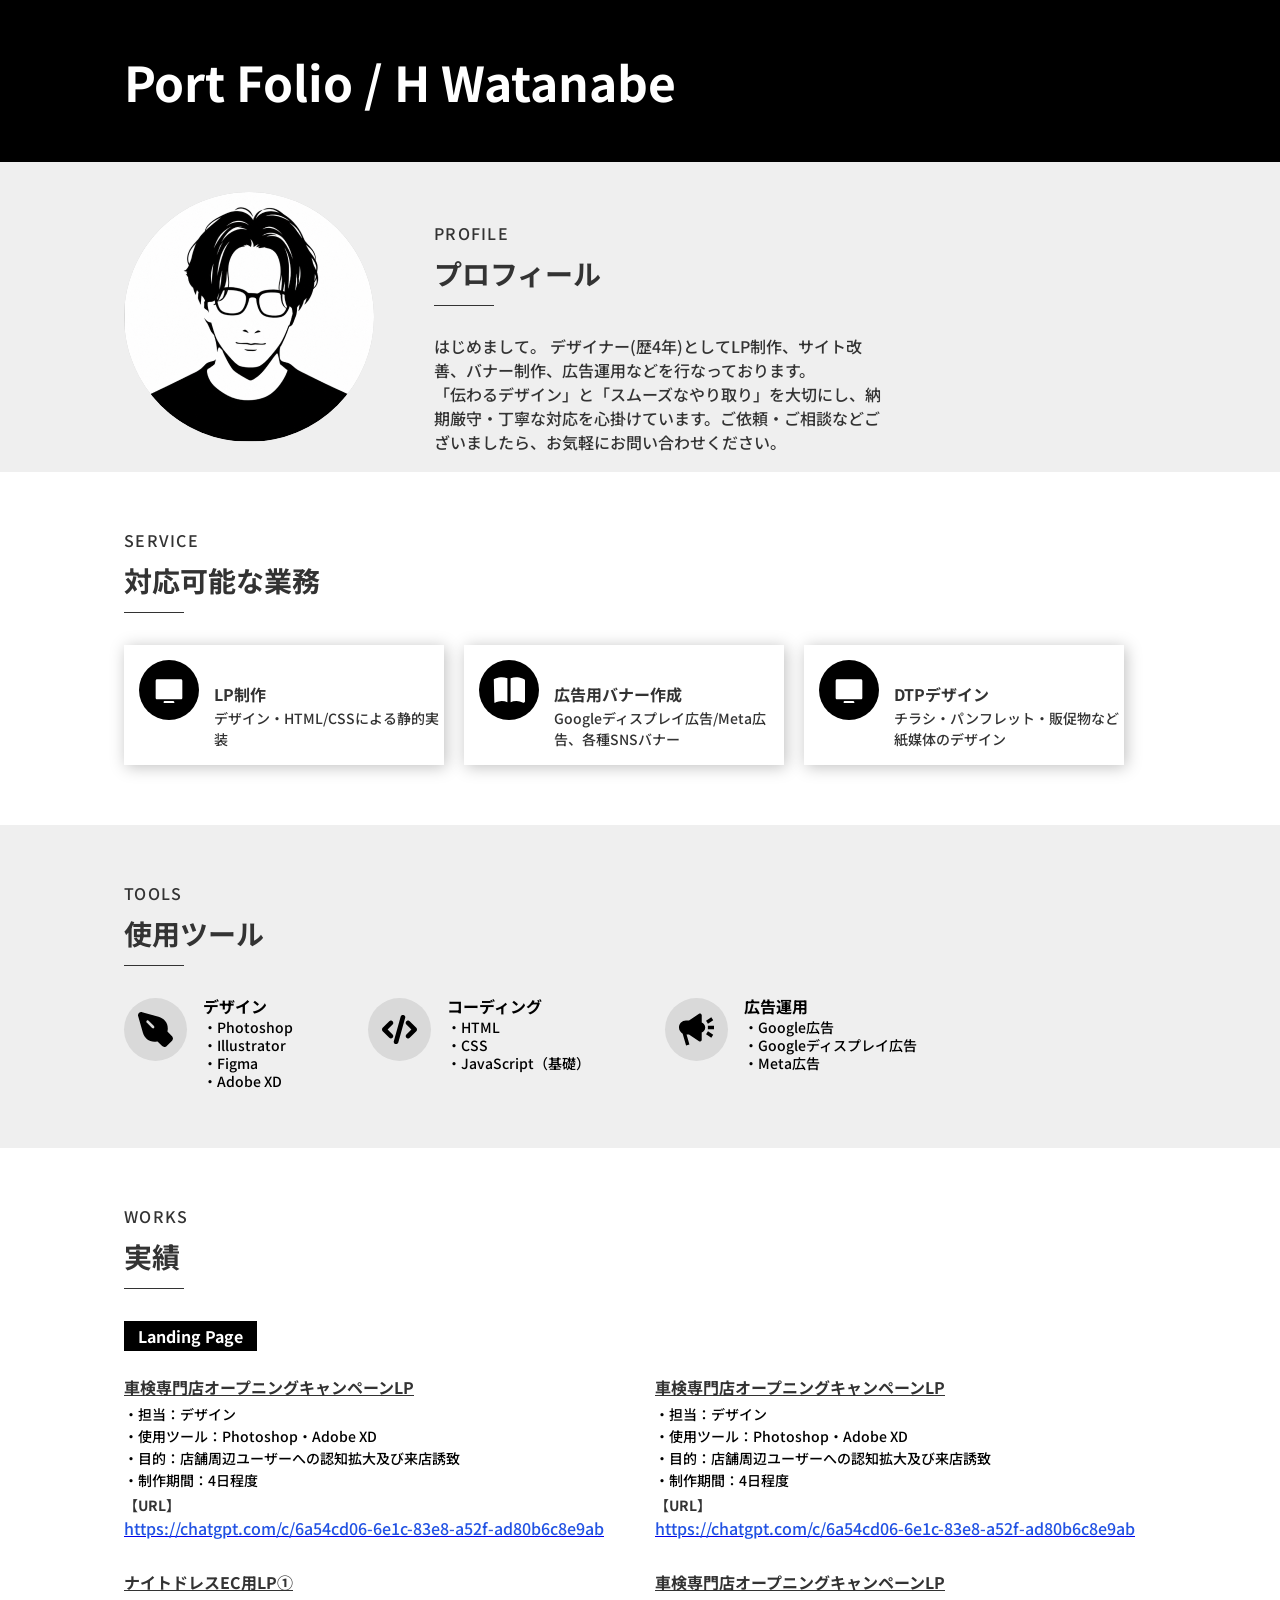
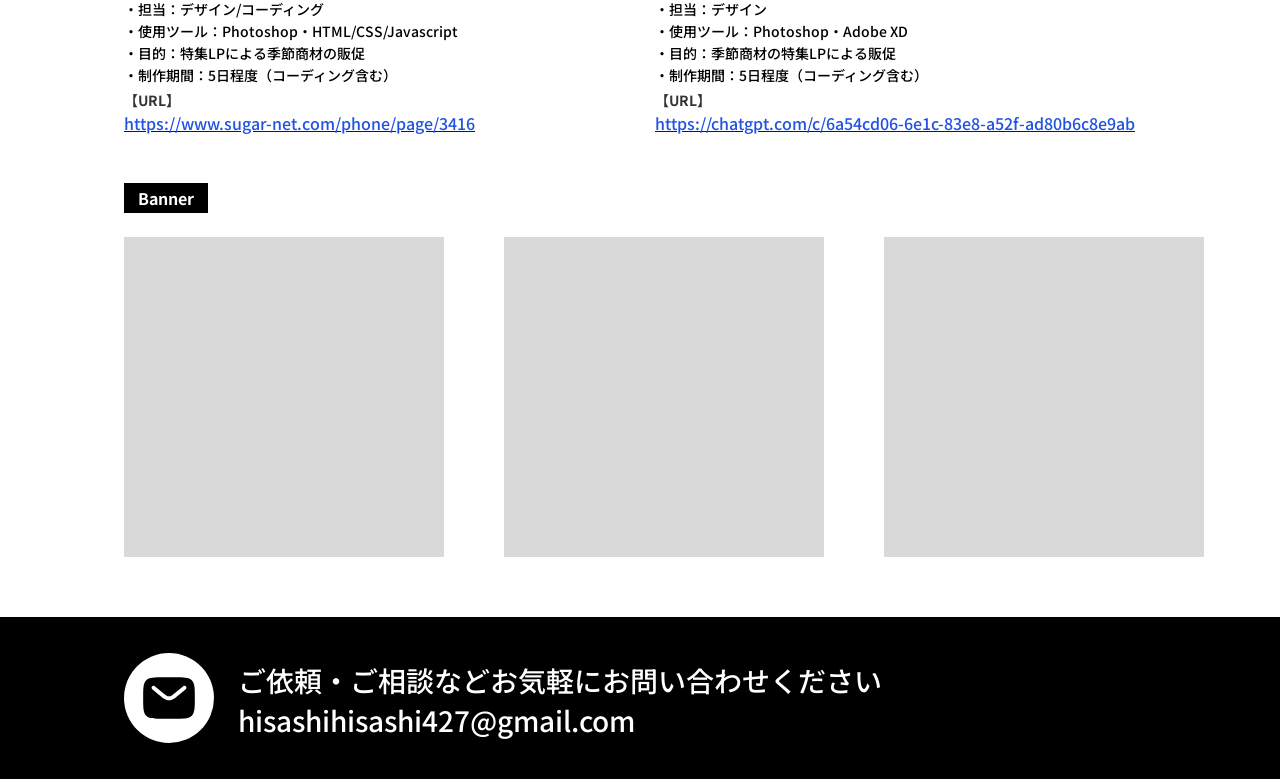
==== index.html @ ae62bc17 "second" ====
<!DOCTYPE html>
<html lang="ja">
<head>
  <meta charset="UTF-8" />
  <meta name="viewport" content="width=device-width, initial-scale=1.0" />
  <title>Port Folio</title>
  <link rel="preconnect" href="https://fonts.googleapis.com" />
  <link rel="preconnect" href="https://fonts.gstatic.com" crossorigin />
  <link href="https://fonts.googleapis.com/css2?family=Noto+Sans+JP:wght@400;500;700&display=swap" rel="stylesheet" />
  <link rel="stylesheet" href="style.css" />
</head>
<body>

  <!-- HEADER -->
  <header class="site-header">
    <div class="inner"><h1>Port Folio / H Watanabe</h1></div>
  </header>

  <!-- PROFILE -->
  <section class="profile-section">
    <div class="inner">
      <!-- SP -->
      <div class="profile-sp">
        <div class="section-heading">
          <p class="en">PROFILE</p>
          <p class="ja">プロフィール</p>
          <div class="bar"></div>
        </div>
        <div class="profile-body-sp">
          <img src="imges/icon.png" alt="">
          <p class="profile-text">はじめまして。 デザイナー(歴4年)としてLP制作、サイト改善、バナー制作、広告運用などを行なっております。「伝わるデザイン」と「スムーズなやり取り」を大切にし、納期厳守・丁寧な対応を心掛けています。ご依頼・ご相談などございましたら、お気軽にお問い合わせください。</p>
        </div>
      </div>
      <!-- PC -->
      <div class="profile-pc">
        <img src="imges/icon.png" alt="">
        <div class="profile-content">
          <div class="section-heading">
            <p class="en">PROFILE</p>
            <p class="ja">プロフィール</p>
            <div class="bar"></div>
          </div>
          <p class="profile-text">はじめまして。 デザイナー(歴4年)としてLP制作、サイト改善、バナー制作、広告運用などを行なっております。<br>「伝わるデザイン」と「スムーズなやり取り」を大切にし、納期厳守・丁寧な対応を心掛けています。ご依頼・ご相談などございましたら、お気軽にお問い合わせください。</p>
        </div>
      </div>
    </div>
  </section>

  <!-- SERVICE -->
  <section class="service-section">
    <div class="inner">
      <div class="section-heading">
        <p class="en">SERVICE</p>
        <p class="ja">対応可能な業務</p>
        <div class="bar"></div>
      </div>
      <div class="service-cards">

        <div class="service-card">
          <div class="service-card__icon">
            <svg viewBox="0 0 45 45" fill="none">
              <path clip-rule="evenodd" fill-rule="evenodd" fill="white" d="M3.75 9.375C3.75 8.87772 3.94754 8.40081 4.29917 8.04918C4.65081 7.69754 5.12772 7.5 5.625 7.5H39.375C39.8723 7.5 40.3492 7.69754 40.7008 8.04918C41.0525 8.40081 41.25 8.87772 41.25 9.375V33.75C41.25 34.2473 41.0525 34.7242 40.7008 35.0758C40.3492 35.4275 39.8723 35.625 39.375 35.625H5.625C5.12772 35.625 4.65081 35.4275 4.29917 35.0758C3.94754 34.7242 3.75 34.2473 3.75 33.75V9.375ZM15 39.4688C15 38.6925 15.645 38.0625 16.4119 38.0625H28.5881C29.1404 38.0606 29.5981 38.5156 29.5981 39.0681C29.5981 39.0681 30 39.2836 30 39.4688V40.875H15V39.4688Z"/>
            </svg>
          </div>
          <div class="service-card__body">
            <p class="service-card__title">LP制作</p>
            <p class="service-card__desc">デザイン・HTML/CSSによる静的実装</p>
          </div>
        </div>

        <div class="service-card">
          <div class="service-card__icon">
            <svg viewBox="0 0 45 36" fill="none">
              <path fill="white" d="M43.875 2.9771C44.178 3.14983 44.4361 3.38996 44.6286 3.6784C44.8212 3.96684 44.943 4.29564 44.9843 4.63868L45 4.9008V33.7786C45 34.1686 44.896 34.5516 44.6985 34.8893C44.5011 35.227 44.217 35.5074 43.875 35.7024C43.5329 35.8973 43.1449 35.9999 42.75 35.9999C42.355 35.9999 41.967 35.8973 41.625 35.7023C39.0756 34.249 36.2041 33.4351 33.262 33.3321C30.32 33.2291 27.3973 33.84 24.75 35.1115V1.40437C27.8581 0.258158 31.1845 -0.195236 34.4909 0.0766626C37.7973 0.348561 41.0018 1.33902 43.875 2.9771ZM20.25 1.40659L20.2523 35.1137C17.7093 33.8915 14.9104 33.2781 12.0825 33.3233C9.25465 33.3684 6.47733 34.0708 3.97575 35.3736L3.24 35.7734L3.00825 35.8712L2.898 35.9067L2.6505 35.9645L2.25 36H2.1555L1.908 35.9733L1.125 2.9771C3.99835 1.33938 7.20301 0.34931 10.5094 0.0777959C13.8158 -0.193719 17.1421 0.260047 20.25 1.40659Z"/>
            </svg>
          </div>
          <div class="service-card__body">
            <p class="service-card__title">広告用バナー作成</p>
            <p class="service-card__desc">Googleディスプレイ広告/Meta広告、各種SNSバナー</p>
          </div>
        </div>

        <div class="service-card">
          <div class="service-card__icon">
            <svg viewBox="0 0 45 45" fill="none">
              <path clip-rule="evenodd" fill-rule="evenodd" fill="white" d="M3.75 9.375C3.75 8.87772 3.94754 8.40081 4.29917 8.04918C4.65081 7.69754 5.12772 7.5 5.625 7.5H39.375C39.8723 7.5 40.3492 7.69754 40.7008 8.04918C41.0525 8.40081 41.25 8.87772 41.25 9.375V33.75C41.25 34.2473 41.0525 34.7242 40.7008 35.0758C40.3492 35.4275 39.8723 35.625 39.375 35.625H5.625C5.12772 35.625 4.65081 35.4275 4.29917 35.0758C3.94754 34.7242 3.75 34.2473 3.75 33.75V9.375ZM15 39.4688C15 38.6925 15.645 38.0625 16.4119 38.0625H28.5881C29.1404 38.0606 29.5981 38.5156 29.5981 39.0681C29.5981 39.0681 30 39.2836 30 39.4688V40.875H15V39.4688Z"/>
            </svg>
          </div>
          <div class="service-card__body">
            <p class="service-card__title">DTPデザイン</p>
            <p class="service-card__desc">チラシ・パンフレット・販促物など紙媒体のデザイン</p>
          </div>
        </div>

      </div>
    </div>
  </section>

  <!-- TOOLS -->
  <section class="tools-section">
    <div class="inner">
      <div class="section-heading">
        <p class="en">TOOLS</p>
        <p class="ja">使用ツール</p>
        <div class="bar"></div>
      </div>
      <div class="tool-cards">

        <div class="tool-card">
          <div class="tool-card__icon">
            <svg viewBox="0 0 36.566 36.5642" fill="none">
              <path fill="black" d="M0.133965 4.3078C-0.593535 1.75967 1.76146 -0.593454 4.30959 0.134046L21.479 5.03905C27.0965 6.64405 31.124 11.1722 31.124 17.1984C31.124 18.1172 31.0152 19.0172 30.8165 19.8928C30.7377 20.2397 30.839 20.504 30.9721 20.6372L35.5771 25.2422C36.1393 25.9277 36.309 26.3372 36.566 27.629C36.309 28.9209 35.8906 29.7025 35.5771 30.0159L30.0177 35.5753C29.7043 35.8888 29.3322 36.1375 28.9226 36.3072C28.5131 36.4769 28.0741 36.5642 27.6308 36.5642C26.339 36.3072 25.9295 36.1375 25.244 35.5753L20.6315 30.9628C20.5002 30.8297 20.234 30.7284 19.8871 30.809C19.0061 31.0144 18.1048 31.1194 17.2002 31.1222C11.174 31.1222 6.64396 27.0947 5.04084 21.4772L0.133965 4.3078ZM9.09646 9.0928C8.68426 9.90274 8.68426 10.0875 8.68426 10.0875C8.68426 10.2722 8.72067 10.4552 8.79139 10.6258C8.86212 10.7965 8.96579 10.9516 9.09646 11.0822L14.7308 16.7184C15.3511 17.1166 15.7198 17.1136 16.0885 17.1106C16.4413 16.9628 16.7022 16.7022 16.963 16.4416C17.1144 15.7203 16.9763 14.9963 16.7202 14.7309L11.084 9.09092C10.4629 8.67966 10.0902 8.67966 9.71756 8.67966C9.36014 8.82945 9.09646 9.0928 9.09646 9.0928Z"/>
            </svg>
          </div>
          <div class="tool-card__body">
            <p class="tool-card__title">デザイン</p>
            <p class="tool-card__item">・Photoshop</p>
            <p class="tool-card__item">・Illustrator</p>
            <p class="tool-card__item">・Figma</p>
            <p class="tool-card__item">・Adobe XD</p>
          </div>
        </div>

        <div class="tool-card">
          <div class="tool-card__icon">
            <svg viewBox="0 0 42.1572 35.2296" fill="none" xmlns="http://www.w3.org/2000/svg">
  <path fill="black" d="M25.9907 0.106716C26.3465 0.20629 26.6793 0.375026 26.97 0.603279C27.2606 0.831533 27.5034 1.11483 27.6845 1.43697C27.8656 1.75912 27.9814 2.11379 28.0254 2.48073C28.0693 2.84767 28.0405 3.21967 27.9407 3.57547L19.6325 33.1761C19.4311 33.8944 18.9526 34.5033 18.3023 34.8688C17.6519 35.2343 16.883 35.3266 16.1647 35.1252C15.4464 34.9238 14.8375 34.4453 14.472 33.7949C14.1065 33.1446 14.0143 32.3757 14.2157 31.6573L22.5238 2.05297C22.6235 1.69724 22.7924 1.36467 23.0208 1.07423C23.2491 0.78379 23.5324 0.541186 23.8546 0.360274C24.1767 0.179363 24.5313 0.0636886 24.8981 0.0198607C25.265 -0.0239673 25.6368 0.00490971 25.9925 0.104842L25.9907 0.106716ZM12.7531 7.67234C13.2798 8.19969 13.5757 8.91453 13.5757 9.65984C13.5757 10.4052 13.2798 11.12 12.7531 11.6473L6.79065 17.6155L12.7569 23.5817C13.2843 24.1093 13.5804 24.8248 13.5803 25.5708C13.5801 26.3168 13.2836 27.0322 12.756 27.5595C12.2283 28.0869 11.5128 28.3831 10.7669 28.3829C10.0209 28.3827 9.30552 28.0862 8.77815 27.5586L0.822525 19.603C0.295836 19.0756 0 18.3608 0 17.6155C0 16.8702 0.295836 16.1553 0.822525 15.628L8.77628 7.67234C9.03746 7.41099 9.34759 7.20366 9.68894 7.0622C10.0303 6.92075 10.3962 6.84794 10.7656 6.84794C11.1351 6.84794 11.501 6.92075 11.8424 7.0622C12.1837 7.20366 12.492 7.41099 12.7531 7.67234ZM29.4032 11.6473C29.1268 11.3899 28.9052 11.0794 28.7515 10.7344C28.5978 10.3894 28.5151 10.0169 28.5084 9.6393C28.5018 9.26167 28.5712 8.88656 28.7127 8.53635C28.8541 8.18615 29.0647 7.86802 29.3318 7.60095C29.5988 7.33388 29.917 7.12333 30.2672 6.98188C30.6174 6.84043 30.9925 6.77096 31.3701 6.77762C31.7477 6.78429 32.1202 6.86694 32.4652 7.02066C32.8102 7.17438 33.1207 7.39602 33.3782 7.67234L41.3338 15.6261C41.861 16.1535 42.1572 16.8688 42.1572 17.6145C42.1572 18.3603 41.861 19.0755 41.3338 19.603L33.38 27.5586C33.1189 27.8198 32.8089 28.0271 32.4677 28.1685C32.1264 28.31 31.7607 28.3828 31.3913 28.3829C31.0219 28.383 30.6562 28.3103 30.3149 28.169C29.9736 28.0278 29.6635 27.8207 29.4022 27.5595C29.141 27.2984 28.9337 26.9884 28.7923 26.6472C28.6508 26.3059 28.578 25.9402 28.5779 25.5708C28.5778 25.2014 28.6505 24.8357 28.7918 24.4944C28.933 24.1531 29.1401 23.843 29.4013 23.5817L35.3675 17.6155L29.4032 11.6473Z"/>
</svg>
          </div>
          <div class="tool-card__body">
            <p class="tool-card__title">コーディング</p>
            <p class="tool-card__item">・HTML</p>
            <p class="tool-card__item">・CSS</p>
            <p class="tool-card__item">・JavaScript（基礎）</p>
          </div>
        </div>

        <div class="tool-card">
          <div class="tool-card__icon">
            <svg viewBox="0 0 37.5187 34.2532" fill="none">
              <path fill="black" d="M30.9563 13.122H37.5188V16.872H30.9563V13.122ZM31.05 10.9282L33.8625 9.05323L36.675 7.17823L35.6438 5.62198L34.6125 4.06573L31.8 5.94073L28.9875 7.81573L30.0188 9.37198L31.05 10.9282ZM31.05 19.0657L30.0188 20.622L28.9875 22.1782L31.8 24.0532L34.6125 25.9282L35.6438 24.372L36.675 22.8157L33.8625 20.9407L31.05 19.0657ZM24.3938 9.70948V1.87198C24.3938 1.17823 24.0188 0.54073 23.4 0.22198C22.8 -0.0967701 22.05 -0.0780197 21.4687 0.31573L10.6875 7.49698H7.5C3.35625 7.49698 0 10.8532 0 14.997C0 17.847 1.6125 20.2845 3.9375 21.5595L7.575 34.2532L11.175 33.222L8.1 22.4782H10.6687L21.45 29.6595C21.7688 29.8657 22.125 29.9782 22.4812 29.9782C22.7812 29.9782 23.0813 29.9032 23.3625 29.7532C23.9813 29.4345 24.3562 28.797 24.3562 28.1032V20.2657C26.5312 19.497 28.1062 17.4345 28.1062 14.9782C28.1062 12.522 26.5312 10.4782 24.3562 9.69073L24.3938 9.70948Z"/>
            </svg>
          </div>
          <div class="tool-card__body">
            <p class="tool-card__title">広告運用</p>
            <p class="tool-card__item">・Google広告</p>
            <p class="tool-card__item">・Googleディスプレイ広告</p>
            <p class="tool-card__item">・Meta広告</p>
          </div>
        </div>

      </div>
    </div>
  </section>

  <!-- WORKS -->
  <section class="works-section">
    <div class="inner">
      <div class="section-heading">
        <p class="en">WORKS</p>
        <p class="ja">実績</p>
        <div class="bar"></div>
      </div>

      <div class="works-label"><span>Landing Page</span></div>
      <div class="work-cards">
        <div class="work-card">
          <p class="work-card__title">車検専門店オープニングキャンペーンLP</p>
          <p class="work-card__detail">・担当：デザイン</p>
          <p class="work-card__detail">・使用ツール：Photoshop・Adobe XD</p>
          <p class="work-card__detail">・目的：店舗周辺ユーザーへの認知拡大及び来店誘致</p>
          <p class="work-card__detail">・制作期間：4日程度</p>
          <p class="work-card__url-label">【URL】</p>
          <a href="https://chatgpt.com/c/6a54cd06-6e1c-83e8-a52f-ad80b6c8e9ab"><p class="work-card__url">https://chatgpt.com/c/6a54cd06-6e1c-83e8-a52f-ad80b6c8e9ab</p></a>
        </div>
        <div class="work-card">
          <p class="work-card__title">車検専門店オープニングキャンペーンLP</p>
          <p class="work-card__detail">・担当：デザイン</p>
          <p class="work-card__detail">・使用ツール：Photoshop・Adobe XD</p>
          <p class="work-card__detail">・目的：店舗周辺ユーザーへの認知拡大及び来店誘致</p>
          <p class="work-card__detail">・制作期間：4日程度</p>
          <p class="work-card__url-label">【URL】</p>
           <a href="https://chatgpt.com/c/6a54cd06-6e1c-83e8-a52f-ad80b6c8e9ab"><p class="work-card__url">https://chatgpt.com/c/6a54cd06-6e1c-83e8-a52f-ad80b6c8e9ab</p></a>
        </div>
        <div class="work-card">
          <p class="work-card__title">ナイトドレスEC用LP①</p>
          <p class="work-card__detail">・担当：デザイン/コーディング</p>
          <p class="work-card__detail">・使用ツール：Photoshop・HTML/CSS/Javascript</p>
          <p class="work-card__detail">・目的：特集LPによる季節商材の販促</p>
          <p class="work-card__detail">・制作期間：5日程度（コーディング含む）</p>
          <p class="work-card__url-label">【URL】</p>
           <a href="https://www.sugar-net.com/phone/page/3416"><p class="work-card__url">https://www.sugar-net.com/phone/page/3416</p></a>
        </div>
        <div class="work-card">
          <p class="work-card__title">車検専門店オープニングキャンペーンLP</p>
          <p class="work-card__detail">・担当：デザイン</p>
          <p class="work-card__detail">・使用ツール：Photoshop・Adobe XD</p>
          <p class="work-card__detail">・目的：季節商材の特集LPによる販促</p>
          <p class="work-card__detail">・制作期間：5日程度（コーディング含む）</p>
          <p class="work-card__url-label">【URL】</p>
          <a href="https://chatgpt.com/c/6a54cd06-6e1c-83e8-a52f-ad80b6c8e9ab"><p class="work-card__url">https://chatgpt.com/c/6a54cd06-6e1c-83e8-a52f-ad80b6c8e9ab</p></a>
        </div>
      </div>

      <div class="works-label banner-label"><span>Banner</span></div>
      <div class="banner-grid">
        <div class="banner-item"></div>
        <div class="banner-item"></div>
        <div class="banner-item"></div>
      </div>
    </div>
  </section>

  <!-- FOOTER -->
  <footer class="site-footer">
    <div class="inner">
      <div class="contact-wrap">
        <div class="contact-icon">
          <svg viewBox="0 0 53 53" fill="none">
            <path clip-rule="evenodd" fill-rule="evenodd" fill="black" d="M7.00483 11.4215C4.41667 14.0075 4.41667 18.1724 4.41667 26.5C4.41667 34.8276 4.41667 38.9925 7.00483 41.5785C9.593 44.1645 13.7557 44.1667 22.0833 44.1667H30.9167C39.2443 44.1667 43.4092 44.1667 45.9952 41.5785C48.5811 38.9903 48.5833 34.8276 48.5833 26.5C48.5833 18.1724 48.5833 14.0075 45.9952 11.4215C43.407 8.83554 39.2443 8.83333 30.9167 8.83333H22.0833C13.7557 8.83333 9.59079 8.83333 7.00483 11.4215ZM41.022 16.6067C41.303 16.9441 41.4385 17.3793 41.3988 17.8166C41.359 18.2539 41.1472 18.6575 40.81 18.9387L35.9605 22.9799C34.0017 24.6141 32.4161 25.9347 31.0138 26.8357C29.5563 27.7742 28.1364 28.366 26.5 28.366C24.8636 28.366 23.4437 27.772 21.984 26.8357C20.5839 25.9347 18.9983 24.6119 17.0395 22.9821L12.19 18.9409C11.8524 18.6597 11.6402 18.256 11.6002 17.8185C11.5603 17.3809 11.6958 16.9454 11.9769 16.6078C12.258 16.2701 12.6618 16.058 13.0993 16.018C13.5369 15.9781 13.9724 16.1135 14.31 16.3947L19.08 20.3675C21.1404 22.0833 22.5692 23.2714 23.7793 24.0488C24.9475 24.7996 25.7403 25.0535 26.5022 25.0535C27.2641 25.0535 28.0569 24.8018 29.2251 24.0488C30.433 23.2714 31.864 22.0833 33.9244 20.3675L38.6922 16.3925C39.0299 16.1117 39.4653 15.9766 39.9026 16.0167C40.3399 16.0569 40.7411 16.2691 41.022 16.6067Z"/>
          </svg>
        </div>
        <div>
          <p class="contact-text">ご依頼・ご相談などお気軽にお問い合わせください</p>
          <p class="contact-email">hisashihisashi427@gmail.com</p>
        </div>
      </div>
    </div>
  </footer>

</body>
</html>
---- style.css ----
/* ── Reset ── */
*, *::before, *::after {
  box-sizing: border-box;
  margin: 0;
  padding: 0;
}

body {
  font-family: 'Noto Sans JP', sans-serif;
  background: #fff;
  color: #333;
  min-width: 375px;
}

/* ══════════════════════════════════════
   LAYOUT (一括中央寄せ & レスポンシブ最適化)
══════════════════════════════════════ */
.inner {
  width: 100%;
  max-width: 375px;
  margin-left: auto;
  margin-right: auto;
  padding: 0 20px;
}

@media (min-width: 768px) {
  .inner {
    max-width: 1080px; /* PC用コンテンツ全体が綺麗に収まる最大幅 */
    padding: 0 24px;   /* 右寄せの原因だった巨大な360px固定余白を解除 */
  }
}

/* ══════════════════════════════════════
   SECTION HEADING
══════════════════════════════════════ */
.section-heading {
  display: flex;
  flex-direction: column;
  gap: 10px;
}

.section-heading .en {
  font-size: 13px;
  font-weight: 500;
  color: #333;
  line-height: 1;
  letter-spacing: 0.08em;
}

.section-heading .ja {
  font-size: 22px;
  font-weight: 700;
  color: #333;
  line-height: 1;
}

.section-heading .bar {
  width: 40px;
  height: 1px;
  background: #333;
}

@media (min-width: 768px) {
  .section-heading {
    gap: 18px;
  }
  .section-heading .en {
    font-size: 16px;
  }
  .section-heading .ja {
    font-size: 28px;
  }
  .section-heading .bar {
    width: 60px;
  }
}

/* ══════════════════════════════════════
   HEADER
══════════════════════════════════════ */
.site-header {
  background: #000;
  height: 60px;
  display: flex;
  align-items: center;
}

.site-header .inner {
  display: flex;
  align-items: center;
  width: 100%;
}

.site-header h1 {
  font-size: 28px;
  font-weight: 700;
  color: #fff;
  line-height: 1;
}

@media (min-width: 768px) {
  .site-header {
    height: 162px;
  }
  .site-header h1 {
    font-size: 48px;
  }
}

/* ══════════════════════════════════════
   PROFILE
══════════════════════════════════════ */
.profile-section {
  background: #efefef;
  padding: 32px 0;
}

/* SP */
.profile-sp {
  display: flex;
  flex-direction: column;
  gap: 20px;
}

.profile-body-sp {
  display: flex;
  gap: 16px;
  align-items: flex-start;
}

img {
  flex-shrink: 0;
  width: 90px;
  height: 90px;
  background: #d9d9d9;
  border-radius: 50%;
}

.profile-text {
  font-size: 13px;
  font-weight: 500;
  color: #333;
  line-height: 1.6;
}

/* PC */
.profile-pc {
  display: none;
}

@media (min-width: 768px) {
  .profile-section {
    height: 310px;
    padding: 30px 0 0;
    display: flex;
    align-items: flex-start;
  }
  .profile-sp {
    display: none;
  }
  .profile-pc {
    display: flex;
    gap: 60px;
    align-items: flex-start;
  }
  img {
    flex-shrink: 0;
    width: 250px;
    height: 250px;
    background: #d9d9d9;
    border-radius: 50%;
  }
  .profile-content {
    display: flex;
    flex-direction: column;
    gap: 16px;
    padding-top: 33px;
  }
  .profile-text {
    font-size: 16px;
    line-height: 1.5;
    width: 450px;
    margin-top: 12px;
  }
}

/* ══════════════════════════════════════
   SERVICE
══════════════════════════════════════ */
.service-section {
  padding: 32px 0;
}

.service-cards {
  display: flex;
  flex-direction: column;
  gap: 16px;
  margin-top: 24px;
}

.service-card {
  background: #fff;
  box-shadow: 2px 2px 15px 0 rgba(0, 0, 0, 0.25);
  padding: 16px;
  display: flex;
  gap: 16px;
  align-items: flex-start;
}

.service-card__icon {
  flex-shrink: 0;
  width: 52px;
  height: 52px;
  background: #000;
  border-radius: 50%;
  display: flex;
  align-items: center;
  justify-content: center;
  padding: 12px;
}

.service-card__icon svg {
  width: 100%;
  height: 100%;
  display: block;
}

.service-card__title {
  font-size: 14px;
  font-weight: 700;
  color: #333;
  line-height: 1;
  margin-bottom: 6px;
}

.service-card__desc {
  font-size: 12px;
  font-weight: 500;
  color: #333;
  line-height: 1.5;
}

@media (min-width: 768px) {
  .service-section {
    padding: 60px 0;
  }
  .service-cards {
    flex-direction: row;
    gap: 20px;
    margin-top: 32px;
  }
  .service-card {
    position: relative;
    width: 320px;
    height: 120px;
    flex-shrink: 0;
    padding: 0;
    align-items: center;
  }
  .service-card__icon {
    position: absolute;
    left: 15px;
    top: 15px;
    width: 60px;
    height: 60px;
    padding: 14px;
  }
  .service-card__body {
    padding-left: 90px;
    padding-top: 26px;
  }
  .service-card__title {
    font-size: 16px;
  }
  .service-card__desc {
    font-size: 14px;
  }
}

/* ══════════════════════════════════════
   TOOLS
══════════════════════════════════════ */
.tools-section {
  background: #efefef;
  padding: 32px 0;
}

.tool-cards {
  display: flex;
  flex-direction: column;
  gap: 24px;
  margin-top: 24px;
}

.tool-card {
  display: flex;
  gap: 16px;
  align-items: flex-start;
}

.tool-card__icon {
  flex-shrink: 0;
  width: 52px;
  height: 52px;
  background: #d9d9d9;
  border-radius: 50%;
  display: flex;
  align-items: center;
  justify-content: center;
  padding: 13px;
}

.tool-card__icon svg {
  width: 100%;
  height: 100%;
  display: block;
}

.tool-card__title {
  font-size: 14px;
  font-weight: 700;
  color: #000;
  line-height: 1;
  margin-bottom: 6px;
}

.tool-card__item {
  font-size: 12px;
  font-weight: 500;
  color: #000;
  line-height: 1;
  margin-top: 4px;
}

@media (min-width: 768px) {
  .tools-section {
    padding: 60px 0;
  }
  .tool-cards {
    flex-direction: row;
    gap: 75px;
    margin-top: 32px;
  }
  .tool-card__icon {
    width: 63px;
    height: 63px;
    padding: 14px;
  }
  .tool-card__title {
    font-size: 16px;
  }
  .tool-card__item {
    font-size: 14px;
  }
}

/* ══════════════════════════════════════
   WORKS
══════════════════════════════════════ */
.works-section {
  padding: 32px 0;
}

.works-label {
  display: inline-flex;
  align-items: center;
  justify-content: center;
  background: #000;
  height: 26px;
  padding: 0 10px;
  margin-top: 24px;
  margin-bottom: 16px;
}

.works-label span {
  font-size: 12px;
  font-weight: 700;
  color: #fff;
  line-height: 1;
}

.work-cards {
  display: flex;
  flex-direction: column;
  gap: 24px;
}

.work-card__title {
  font-size: 14px;
  font-weight: 700;
  color: #333;
  text-decoration: underline;
  line-height: 1.5;
  margin-bottom: 8px;
}

.work-card__detail {
  font-size: 12px;
  font-weight: 500;
  color: #000;
  line-height: 1;
  margin-top: 6px;
}

.work-card__url-label {
  font-size: 12px;
  font-weight: 700;
  color: #333;
  line-height: 1.5;
  margin-top: 8px;
}

.work-card__url {
  font-size: 12px;
  font-weight: 500;
  color: #2152e3;
  line-height: 1.5;
  word-break: break-all;
}

.banner-label {
  margin-top: 32px;
}

/* SP版：1列配置（flexboxで縦間隔を確実に確保） */
.banner-grid {
  display: flex;
  flex-direction: column;
  gap: 20px; /* バナー同士の縦間隔 */
  width: 100%;
}

.banner-item {
  background: #d9d9d9;
  width: 100%;
  aspect-ratio: 1 / 1; /* 正方形サイズを保持 */
}

@media (min-width: 768px) {
  .works-section {
    padding: 60px 0;
  }
  .works-label {
    height: 30px;
    padding: 0 14px;
    margin-top: 32px;
    margin-bottom: 24px;
  }
  .works-label span {
    font-size: 16px;
  }
  .work-cards {
    display: grid;
    grid-template-columns: repeat(2, 484px);
    gap: 30px 47px;
  }
  .work-card__title {
    font-size: 16px;
  }
  .work-card__detail {
    font-size: 14px;
    margin-top: 8px;
  }
  .work-card__url-label {
    font-size: 14px;
  }
  .work-card__url {
    font-size: 16px;
  }
  .banner-label {
    margin-top: 48px;
  }

  /* PC版：横3列配置に戻す */
  .banner-grid {
    display: grid;
    grid-template-columns: repeat(3, 320px);
    gap: 60px;
  }
  .banner-item {
    width: 320px;
    height: 320px;
    aspect-ratio: auto;
  }
}

/* ══════════════════════════════════════
   FOOTER / CONTACT
══════════════════════════════════════ */
.site-footer {
  background: #000;
  padding: 32px 0;
}

.site-footer .inner {
  width: 100%;
}

.contact-wrap {
  display: flex;
  gap: 16px;
  align-items: center;
}

.contact-icon {
  flex-shrink: 0;
  width: 48px;
  height: 48px;
  background: #fff;
  border-radius: 50%;
  display: flex;
  align-items: center;
  justify-content: center;
  padding: 10px;
}

.contact-icon svg {
  width: 100%;
  height: 100%;
  display: block;
}

.contact-text {
  font-size: 13px;
  font-weight: 500;
  color: #fff;
  line-height: 1.4;
}

.contact-email {
  font-size: 13px;
  font-weight: 500;
  color: #fff;
  line-height: 1;
  margin-top: 6px;
}

@media (min-width: 768px) {
  .site-footer {
    height: 162px;
    padding: 0;
    display: flex;
    align-items: center;
  }
  .contact-icon {
    width: 90px;
    height: 90px;
    padding: 14px;
  }
  .contact-wrap {
    gap: 24px;
  }
  .contact-text {
    font-size: 28px;
    line-height: 1.3;
  }
  .contact-email {
    font-size: 28px;
    margin-top: 8px;
  }
}
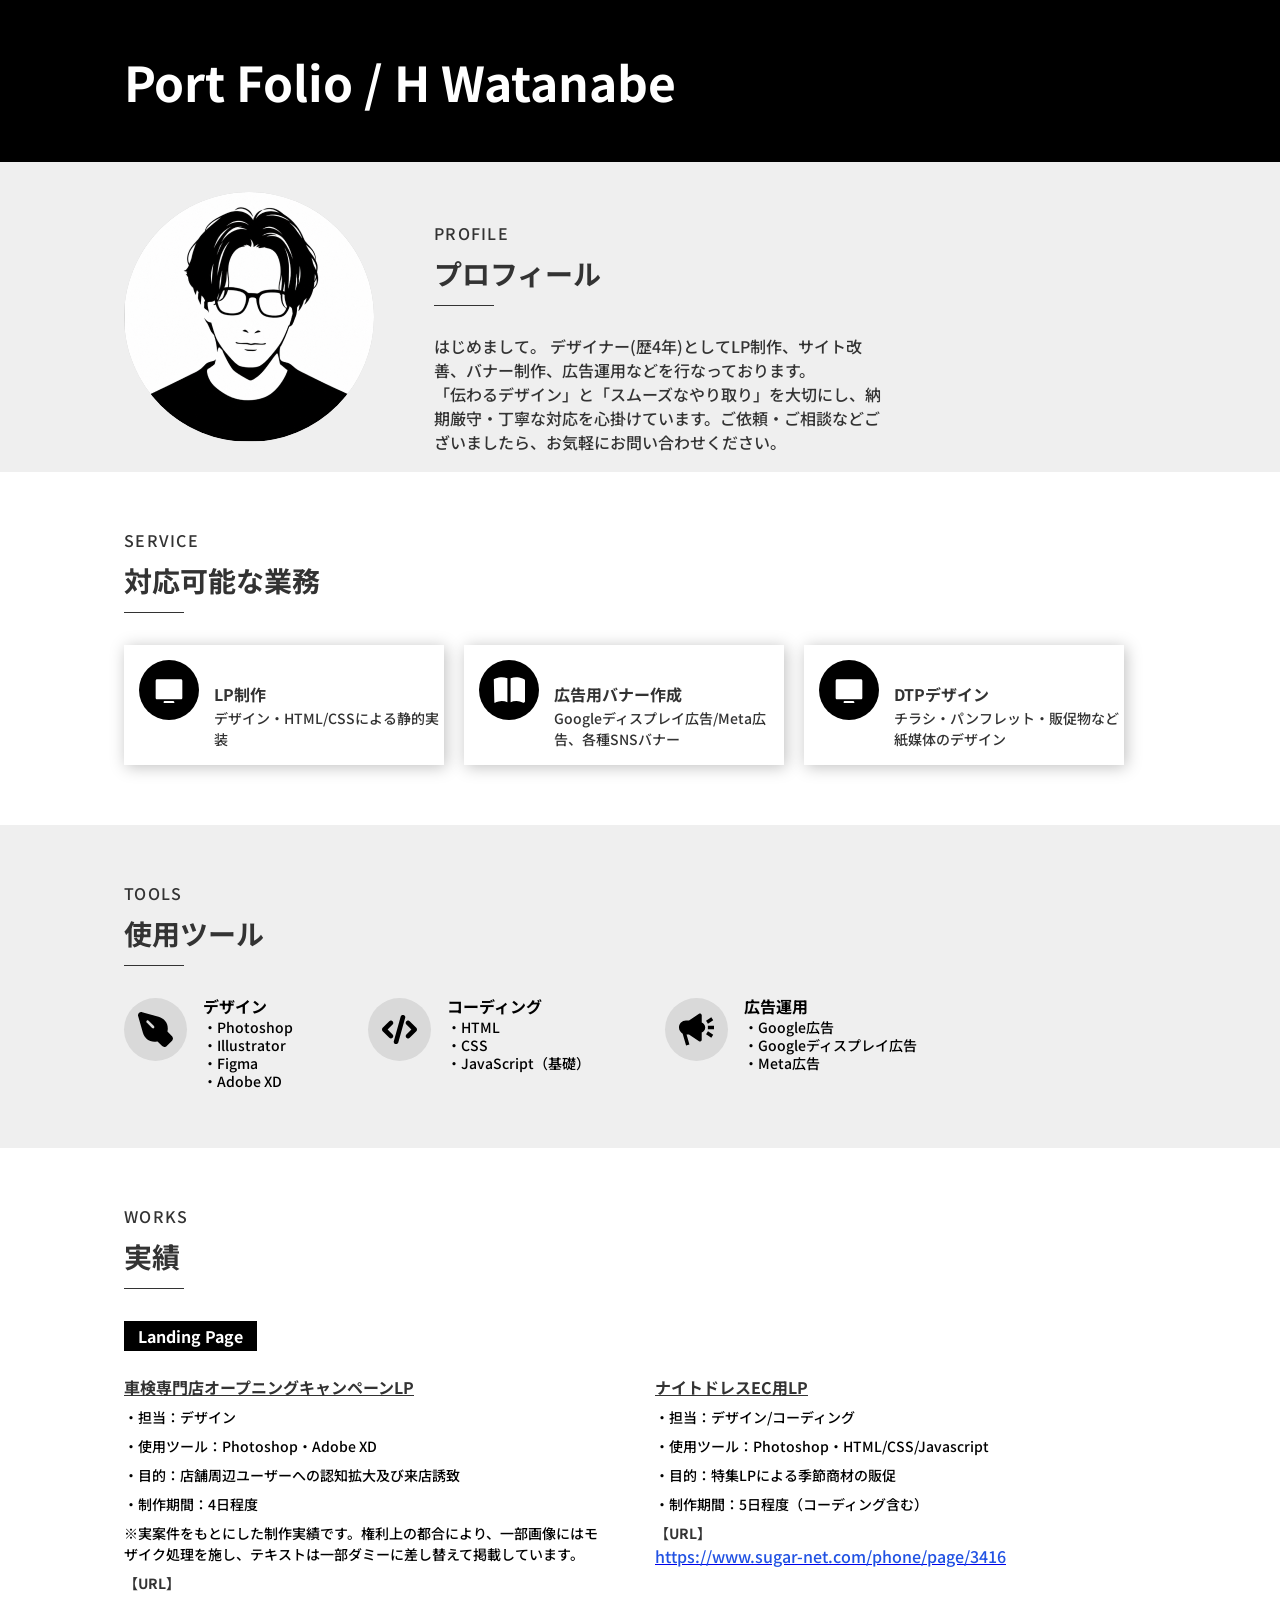
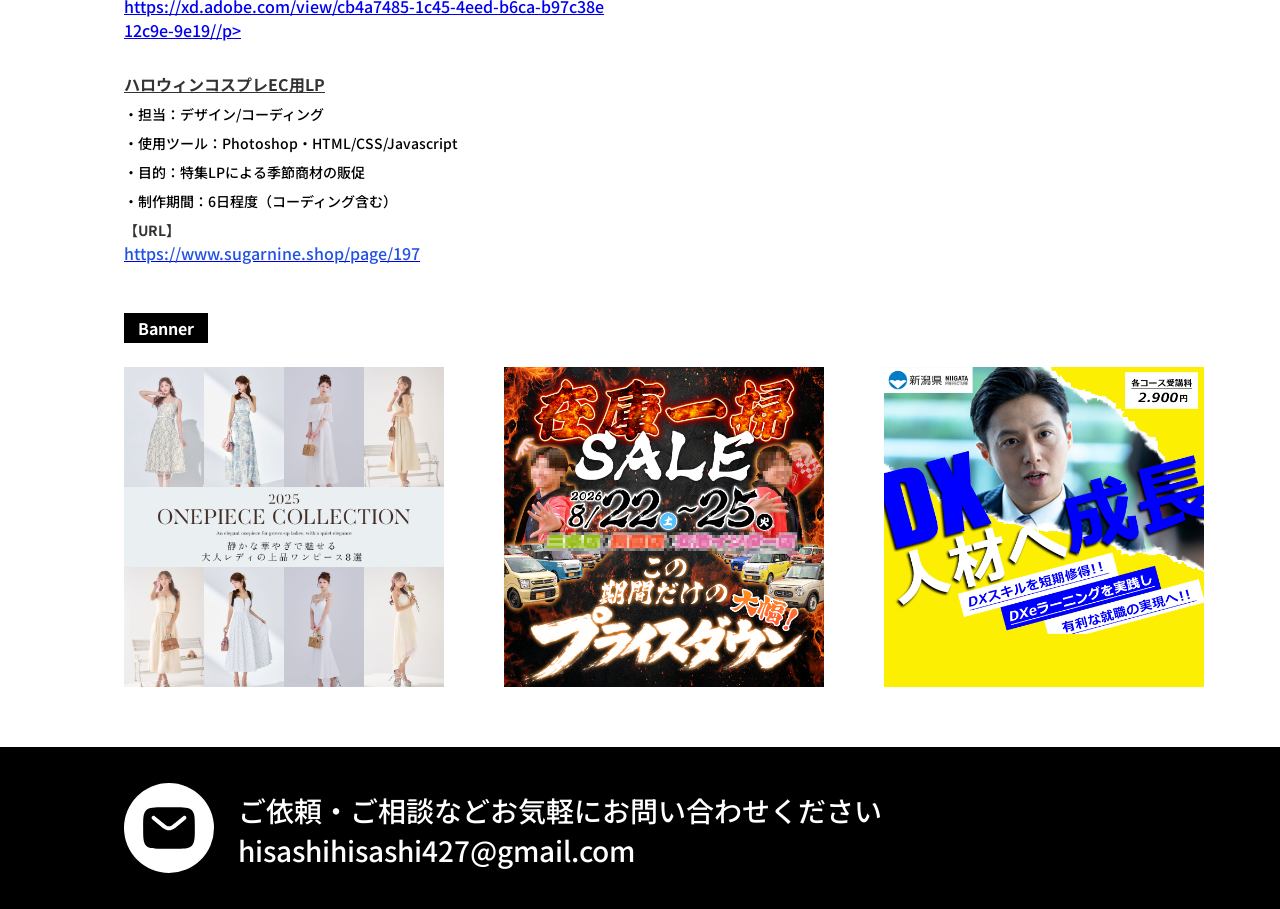
==== commit 9597d3ab: "fix" ====
--- a/index.html
+++ b/index.html
@@ -27,13 +27,13 @@
           <div class="bar"></div>
         </div>
         <div class="profile-body-sp">
-          <img src="imges/icon.png" alt="">
+          <img src="images/icon.png" alt="">
           <p class="profile-text">はじめまして。 デザイナー(歴4年)としてLP制作、サイト改善、バナー制作、広告運用などを行なっております。「伝わるデザイン」と「スムーズなやり取り」を大切にし、納期厳守・丁寧な対応を心掛けています。ご依頼・ご相談などございましたら、お気軽にお問い合わせください。</p>
         </div>
       </div>
       <!-- PC -->
       <div class="profile-pc">
-        <img src="imges/icon.png" alt="">
+        <img src="images/icon.png" alt="">
         <div class="profile-content">
           <div class="section-heading">
             <p class="en">PROFILE</p>
@@ -170,10 +170,11 @@
           <p class="work-card__detail">・使用ツール：Photoshop・Adobe XD</p>
           <p class="work-card__detail">・目的：店舗周辺ユーザーへの認知拡大及び来店誘致</p>
           <p class="work-card__detail">・制作期間：4日程度</p>
-          <p class="work-card__url-label">【URL】</p>
-          <a href="https://chatgpt.com/c/6a54cd06-6e1c-83e8-a52f-ad80b6c8e9ab"><p class="work-card__url">https://chatgpt.com/c/6a54cd06-6e1c-83e8-a52f-ad80b6c8e9ab</p></a>
-        </div>
-        <div class="work-card">
+          <p class="work-card__detail">※実案件をもとにした制作実績です。権利上の都合により、一部画像にはモザイク処理を施し、テキストは一部ダミーに差し替えて掲載しています。</p>
+          <p class="work-card__url-label">【URL】</p>
+          <a href="https://xd.adobe.com/view/cb4a7485-1c45-4eed-b6ca-b97c38e12c9e-9e19/"><p class="work-card__url">https://xd.adobe.com/view/cb4a7485-1c45-4eed-b6ca-b97c38e12c9e-9e19//p></a>
+        </div>
+        <!-- <div class="work-card">
           <p class="work-card__title">車検専門店オープニングキャンペーンLP</p>
           <p class="work-card__detail">・担当：デザイン</p>
           <p class="work-card__detail">・使用ツール：Photoshop・Adobe XD</p>
@@ -181,9 +182,9 @@
           <p class="work-card__detail">・制作期間：4日程度</p>
           <p class="work-card__url-label">【URL】</p>
            <a href="https://chatgpt.com/c/6a54cd06-6e1c-83e8-a52f-ad80b6c8e9ab"><p class="work-card__url">https://chatgpt.com/c/6a54cd06-6e1c-83e8-a52f-ad80b6c8e9ab</p></a>
-        </div>
+        </div> -->
         <div class="work-card">
-          <p class="work-card__title">ナイトドレスEC用LP①</p>
+          <p class="work-card__title">ナイトドレスEC用LP</p>
           <p class="work-card__detail">・担当：デザイン/コーディング</p>
           <p class="work-card__detail">・使用ツール：Photoshop・HTML/CSS/Javascript</p>
           <p class="work-card__detail">・目的：特集LPによる季節商材の販促</p>
@@ -192,26 +193,26 @@
            <a href="https://www.sugar-net.com/phone/page/3416"><p class="work-card__url">https://www.sugar-net.com/phone/page/3416</p></a>
         </div>
         <div class="work-card">
-          <p class="work-card__title">車検専門店オープニングキャンペーンLP</p>
-          <p class="work-card__detail">・担当：デザイン</p>
-          <p class="work-card__detail">・使用ツール：Photoshop・Adobe XD</p>
-          <p class="work-card__detail">・目的：季節商材の特集LPによる販促</p>
-          <p class="work-card__detail">・制作期間：5日程度（コーディング含む）</p>
-          <p class="work-card__url-label">【URL】</p>
-          <a href="https://chatgpt.com/c/6a54cd06-6e1c-83e8-a52f-ad80b6c8e9ab"><p class="work-card__url">https://chatgpt.com/c/6a54cd06-6e1c-83e8-a52f-ad80b6c8e9ab</p></a>
+          <p class="work-card__title">ハロウィンコスプレEC用LP</p>
+          <p class="work-card__detail">・担当：デザイン/コーディング</p>
+          <p class="work-card__detail">・使用ツール：Photoshop・HTML/CSS/Javascript</p>
+          <p class="work-card__detail">・目的：特集LPによる季節商材の販促</p>
+          <p class="work-card__detail">・制作期間：6日程度（コーディング含む）</p>
+          <p class="work-card__url-label">【URL】</p>
+          <a href="https://www.sugarnine.shop/page/197"><p class="work-card__url">https://www.sugarnine.shop/page/197</p></a>
         </div>
       </div>
 
       <div class="works-label banner-label"><span>Banner</span></div>
       <div class="banner-grid">
-        <div class="banner-item"></div>
-        <div class="banner-item"></div>
-        <div class="banner-item"></div>
-      </div>
-    </div>
-  </section>
-
-  <!-- FOOTER -->
+        <div class="banner-item"><img src="images/1040_bnr.jpg" alt=""></div>
+        <div class="banner-item"><img src="images/google_1200.png" alt=""></div>
+        <div class="banner-item"><img src="images/ba1.png" alt=""></div>
+      </div>
+    </div>
+    </section>
+    
+
   <footer class="site-footer">
     <div class="inner">
       <div class="contact-wrap">
--- a/style.css
+++ b/style.css
@@ -477,7 +477,7 @@
     grid-template-columns: repeat(3, 320px);
     gap: 60px;
   }
-  .banner-item {
+  .banner-item .banner-img {
     width: 320px;
     height: 320px;
     aspect-ratio: auto;
@@ -558,4 +558,17 @@
     font-size: 28px;
     margin-top: 8px;
   }
+}
+
+/* バナー内の画像調整 */
+.banner-item img {
+  width: 100%;
+  height: 100%;
+  object-fit: cover; /* 枠いっぱいに綺麗に収める設定 */
+  border-radius: 0;   /* 丸枠を解除 */
+  display: block;
+}
+
+.work-card__detail {
+  line-height: 1.5;
 }
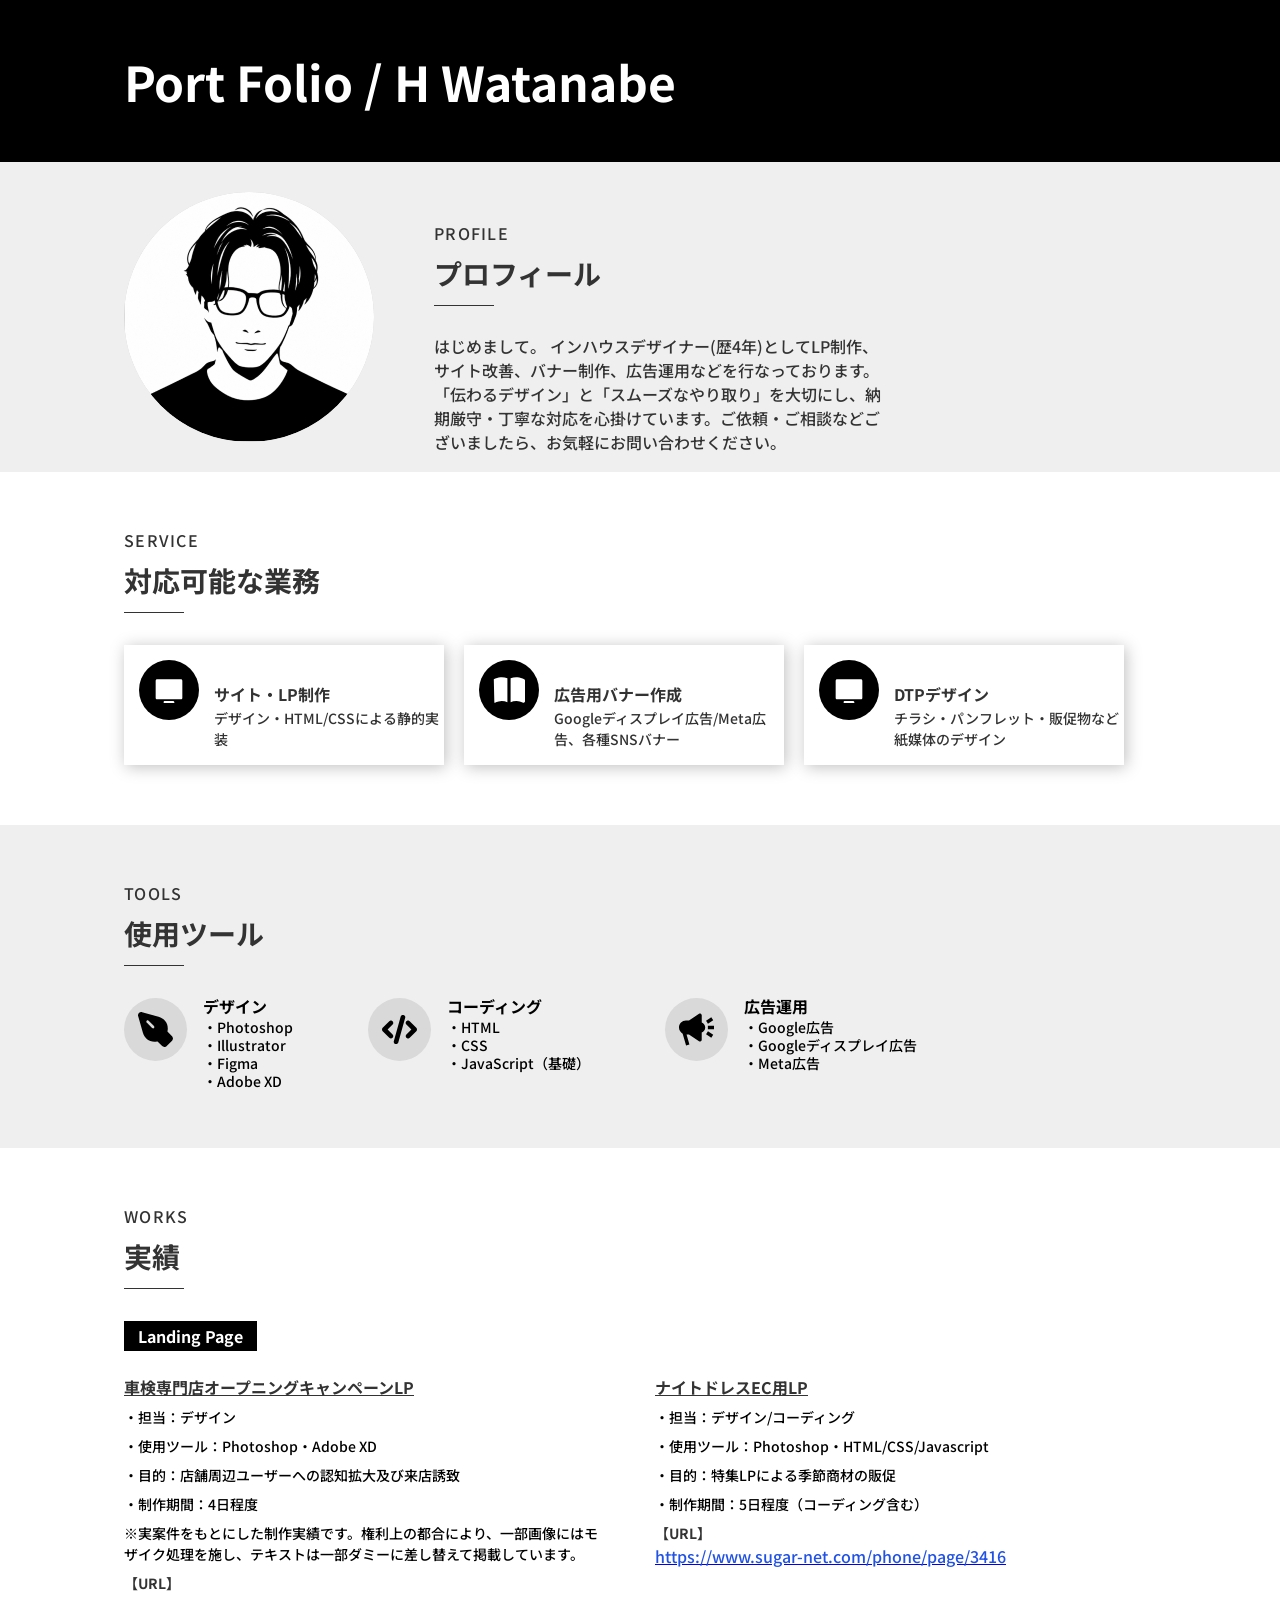
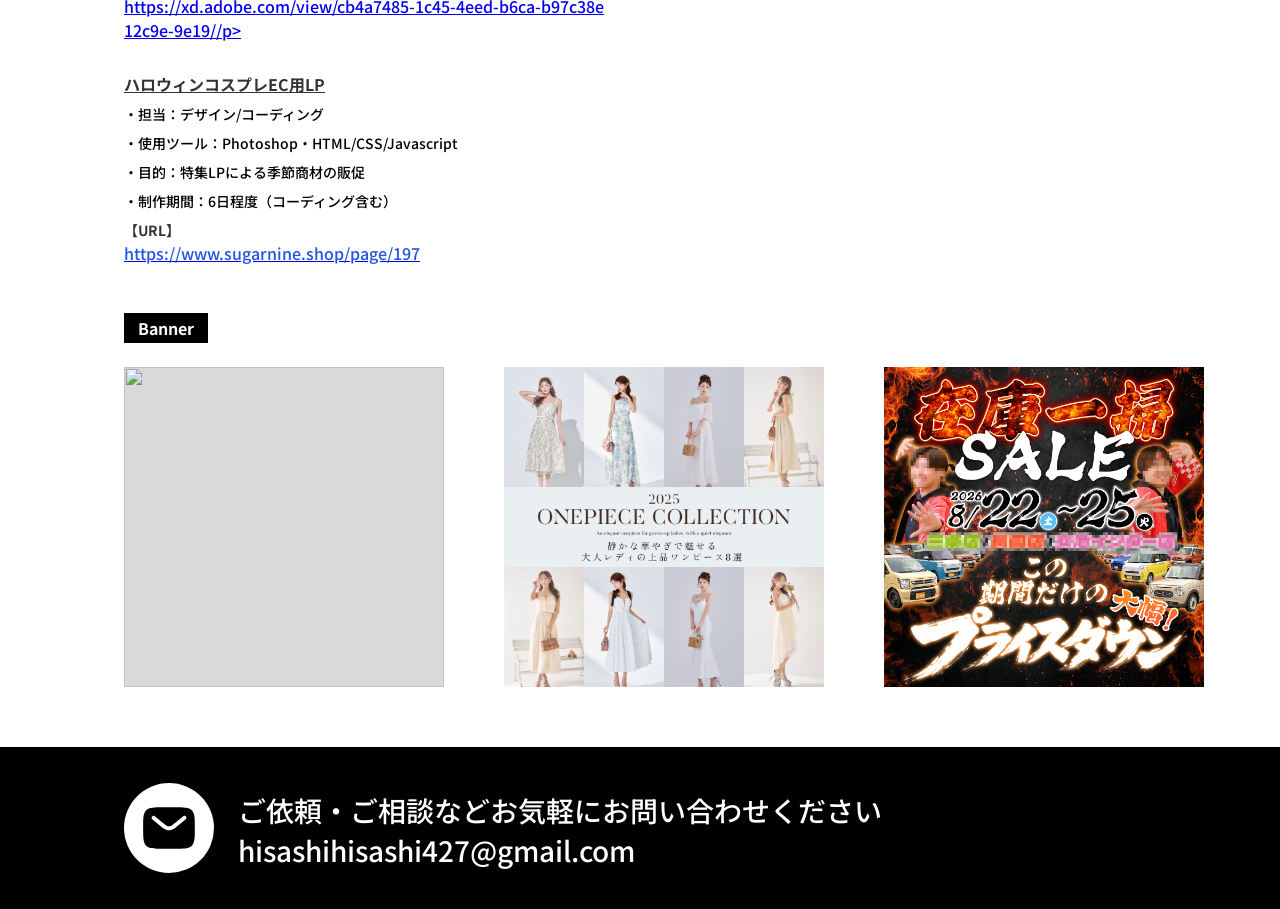
==== commit e3922a4b: "fix" ====
--- a/index.html
+++ b/index.html
@@ -28,7 +28,7 @@
         </div>
         <div class="profile-body-sp">
           <img src="images/icon.png" alt="">
-          <p class="profile-text">はじめまして。 デザイナー(歴4年)としてLP制作、サイト改善、バナー制作、広告運用などを行なっております。「伝わるデザイン」と「スムーズなやり取り」を大切にし、納期厳守・丁寧な対応を心掛けています。ご依頼・ご相談などございましたら、お気軽にお問い合わせください。</p>
+          <p class="profile-text">はじめまして。 インハウスデザイナー(歴4年)としてLP制作、サイト改善、バナー制作、広告運用などを行なっております。「伝わるデザイン」と「スムーズなやり取り」を大切にし、納期厳守・丁寧な対応を心掛けています。ご依頼・ご相談などございましたら、お気軽にお問い合わせください。</p>
         </div>
       </div>
       <!-- PC -->
@@ -40,7 +40,7 @@
             <p class="ja">プロフィール</p>
             <div class="bar"></div>
           </div>
-          <p class="profile-text">はじめまして。 デザイナー(歴4年)としてLP制作、サイト改善、バナー制作、広告運用などを行なっております。<br>「伝わるデザイン」と「スムーズなやり取り」を大切にし、納期厳守・丁寧な対応を心掛けています。ご依頼・ご相談などございましたら、お気軽にお問い合わせください。</p>
+          <p class="profile-text">はじめまして。 インハウスデザイナー(歴4年)としてLP制作、サイト改善、バナー制作、広告運用などを行なっております。<br>「伝わるデザイン」と「スムーズなやり取り」を大切にし、納期厳守・丁寧な対応を心掛けています。ご依頼・ご相談などございましたら、お気軽にお問い合わせください。</p>
         </div>
       </div>
     </div>
@@ -63,7 +63,7 @@
             </svg>
           </div>
           <div class="service-card__body">
-            <p class="service-card__title">LP制作</p>
+            <p class="service-card__title">サイト・LP制作</p>
             <p class="service-card__desc">デザイン・HTML/CSSによる静的実装</p>
           </div>
         </div>
@@ -205,9 +205,9 @@
 
       <div class="works-label banner-label"><span>Banner</span></div>
       <div class="banner-grid">
+        <div class="banner-item"><img src="images/ba2.png" alt=""></div>
         <div class="banner-item"><img src="images/1040_bnr.jpg" alt=""></div>
         <div class="banner-item"><img src="images/google_1200.png" alt=""></div>
-        <div class="banner-item"><img src="images/ba1.png" alt=""></div>
       </div>
     </div>
     </section>
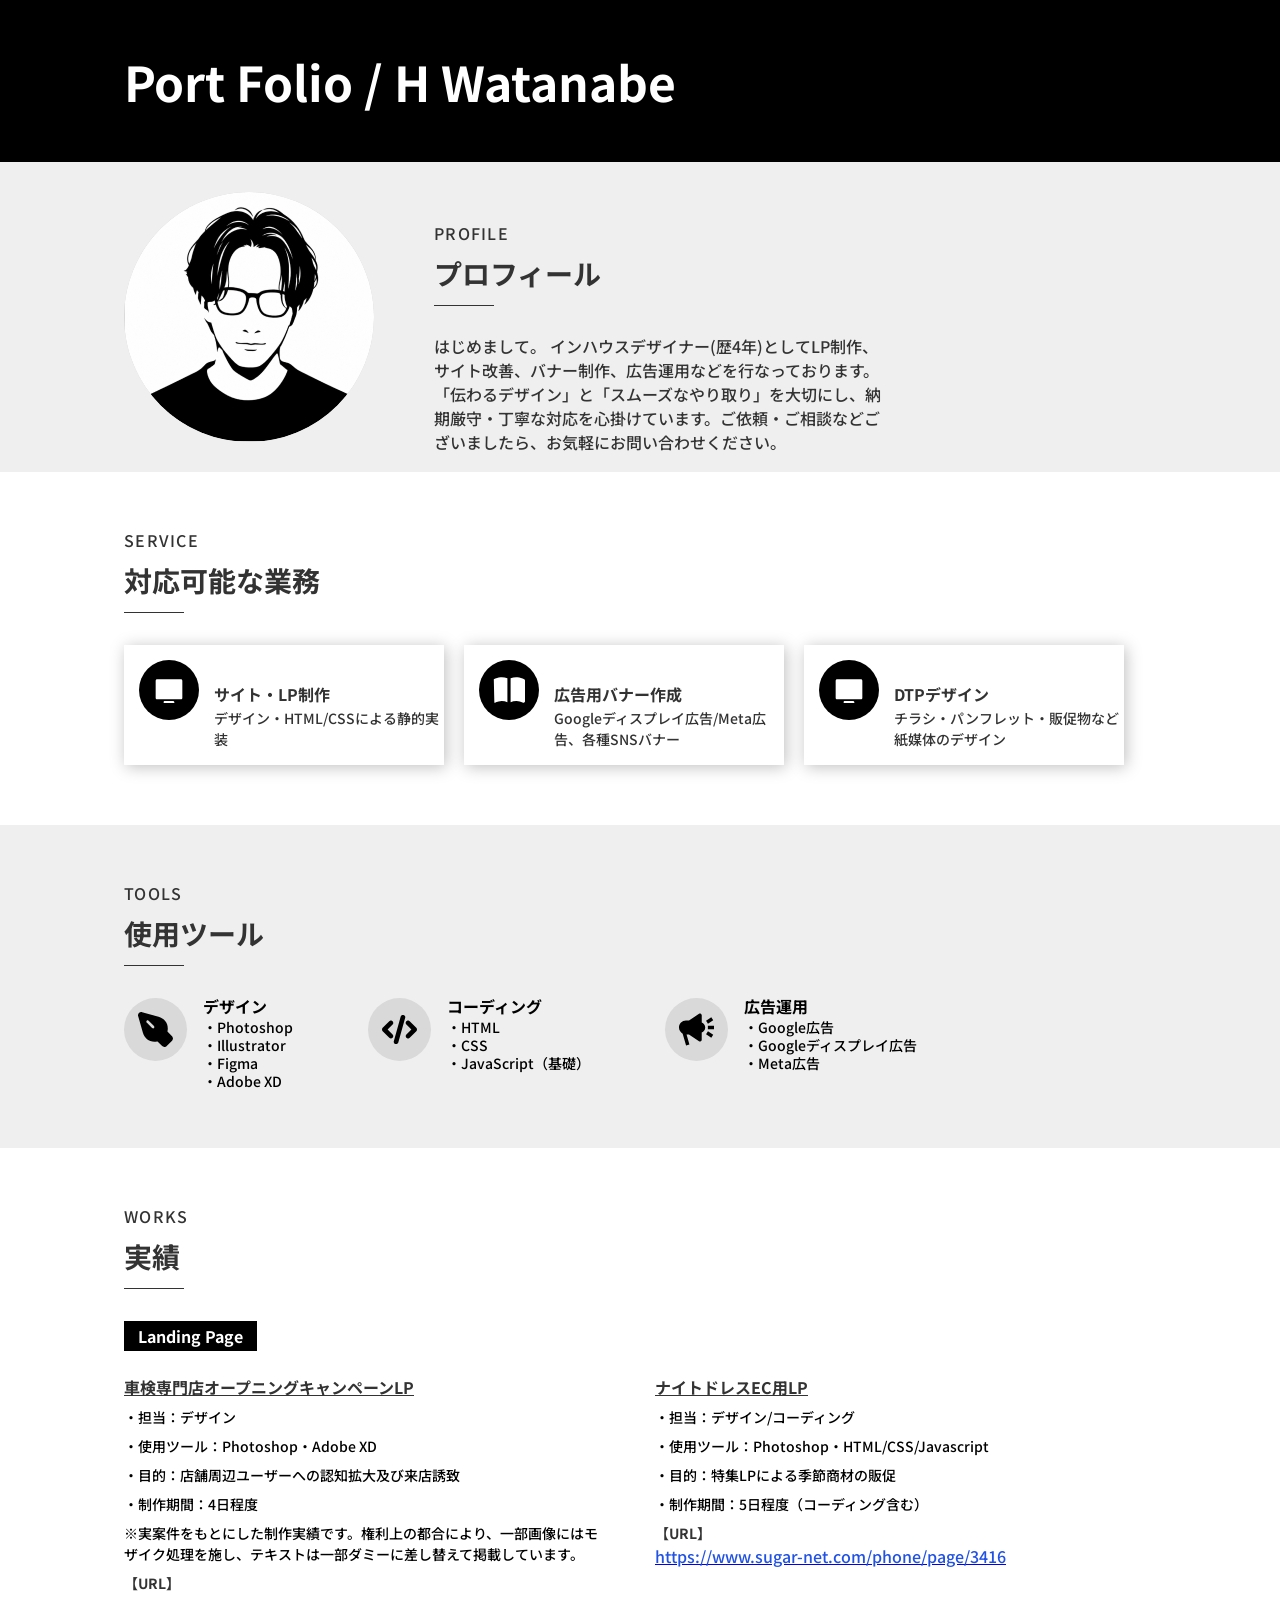
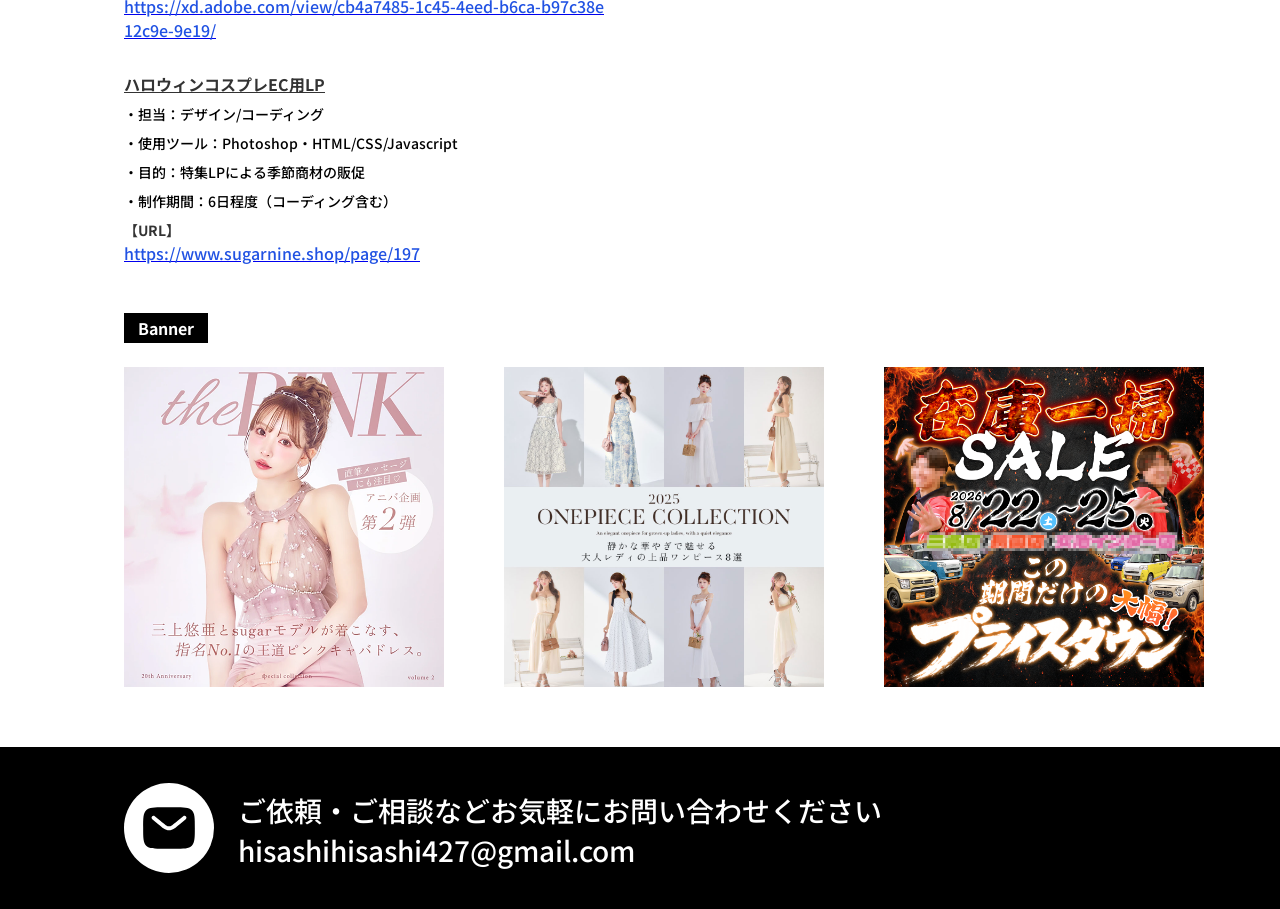
==== commit e0d7d52b: "fix" ====
--- a/index.html
+++ b/index.html
@@ -172,7 +172,7 @@
           <p class="work-card__detail">・制作期間：4日程度</p>
           <p class="work-card__detail">※実案件をもとにした制作実績です。権利上の都合により、一部画像にはモザイク処理を施し、テキストは一部ダミーに差し替えて掲載しています。</p>
           <p class="work-card__url-label">【URL】</p>
-          <a href="https://xd.adobe.com/view/cb4a7485-1c45-4eed-b6ca-b97c38e12c9e-9e19/"><p class="work-card__url">https://xd.adobe.com/view/cb4a7485-1c45-4eed-b6ca-b97c38e12c9e-9e19//p></a>
+          <a href="https://xd.adobe.com/view/cb4a7485-1c45-4eed-b6ca-b97c38e12c9e-9e19/"><p class="work-card__url">https://xd.adobe.com/view/cb4a7485-1c45-4eed-b6ca-b97c38e12c9e-9e19/</p></a>
         </div>
         <!-- <div class="work-card">
           <p class="work-card__title">車検専門店オープニングキャンペーンLP</p>
